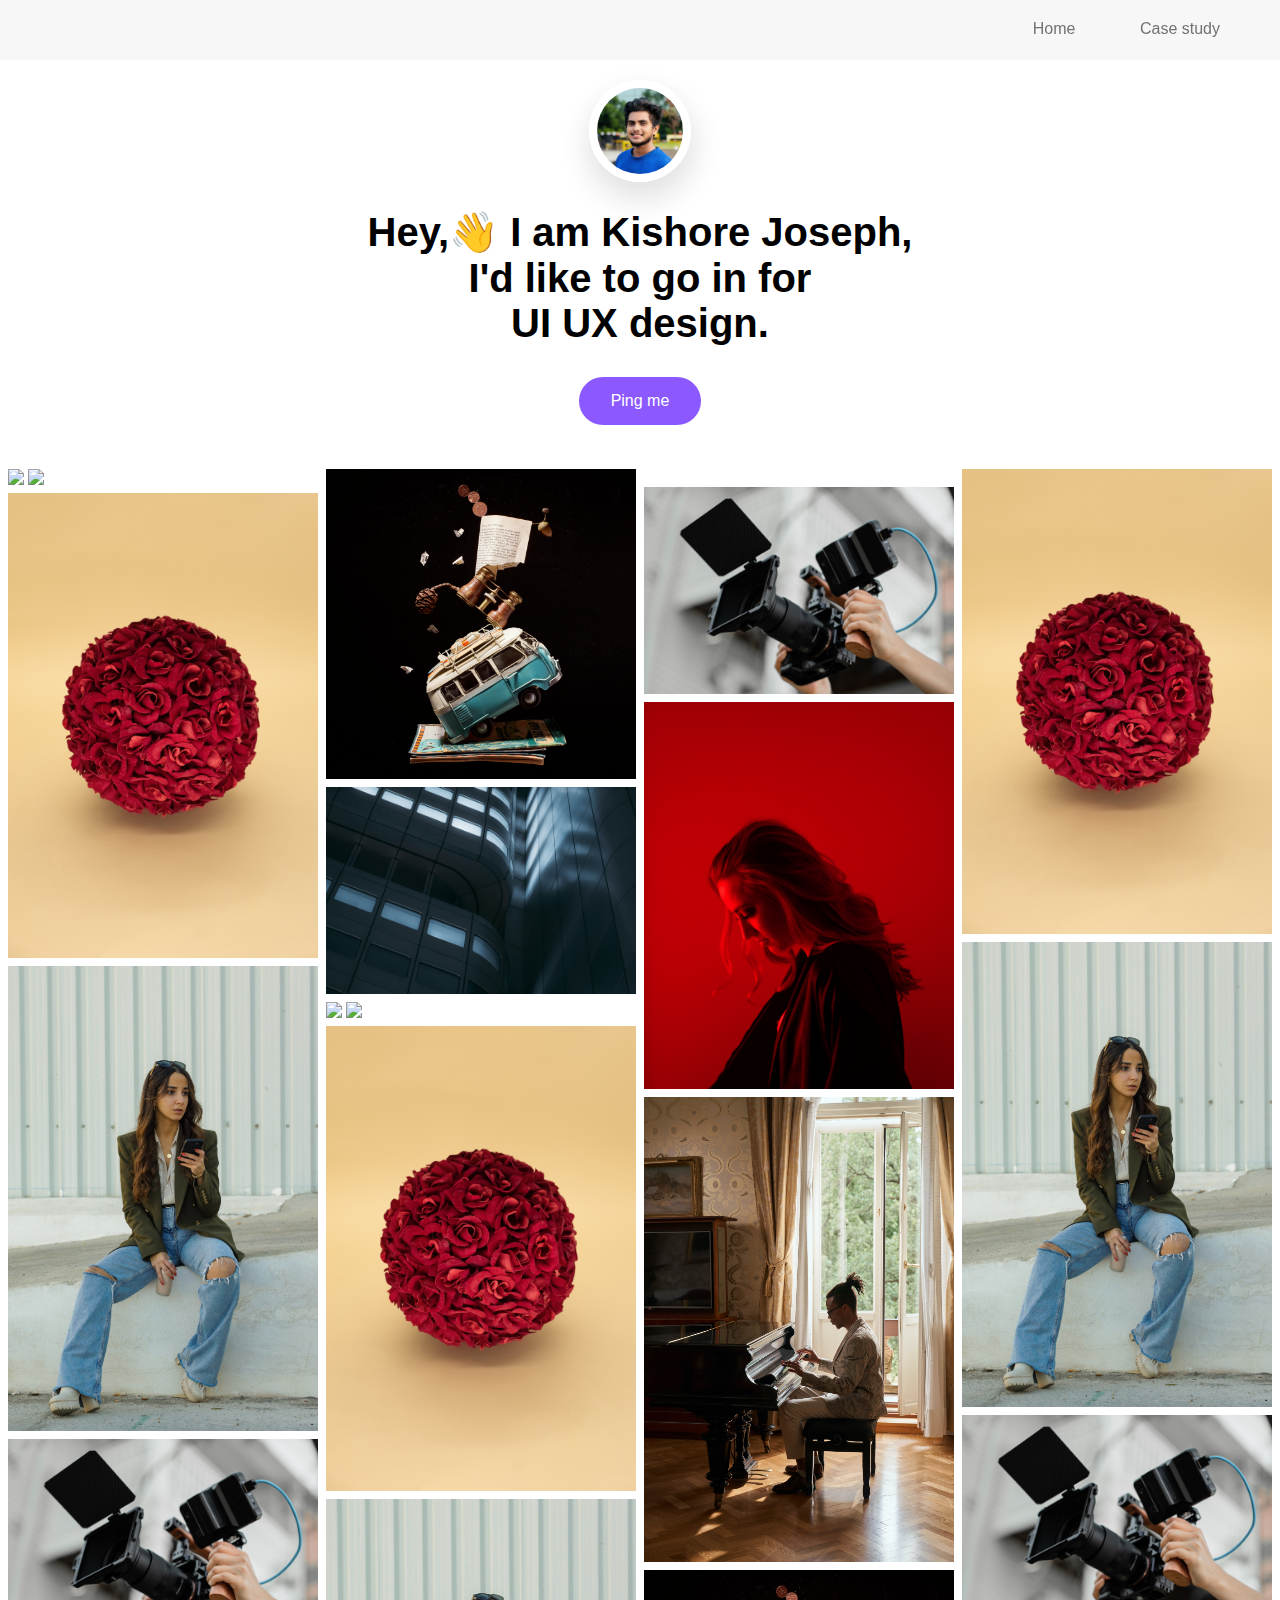
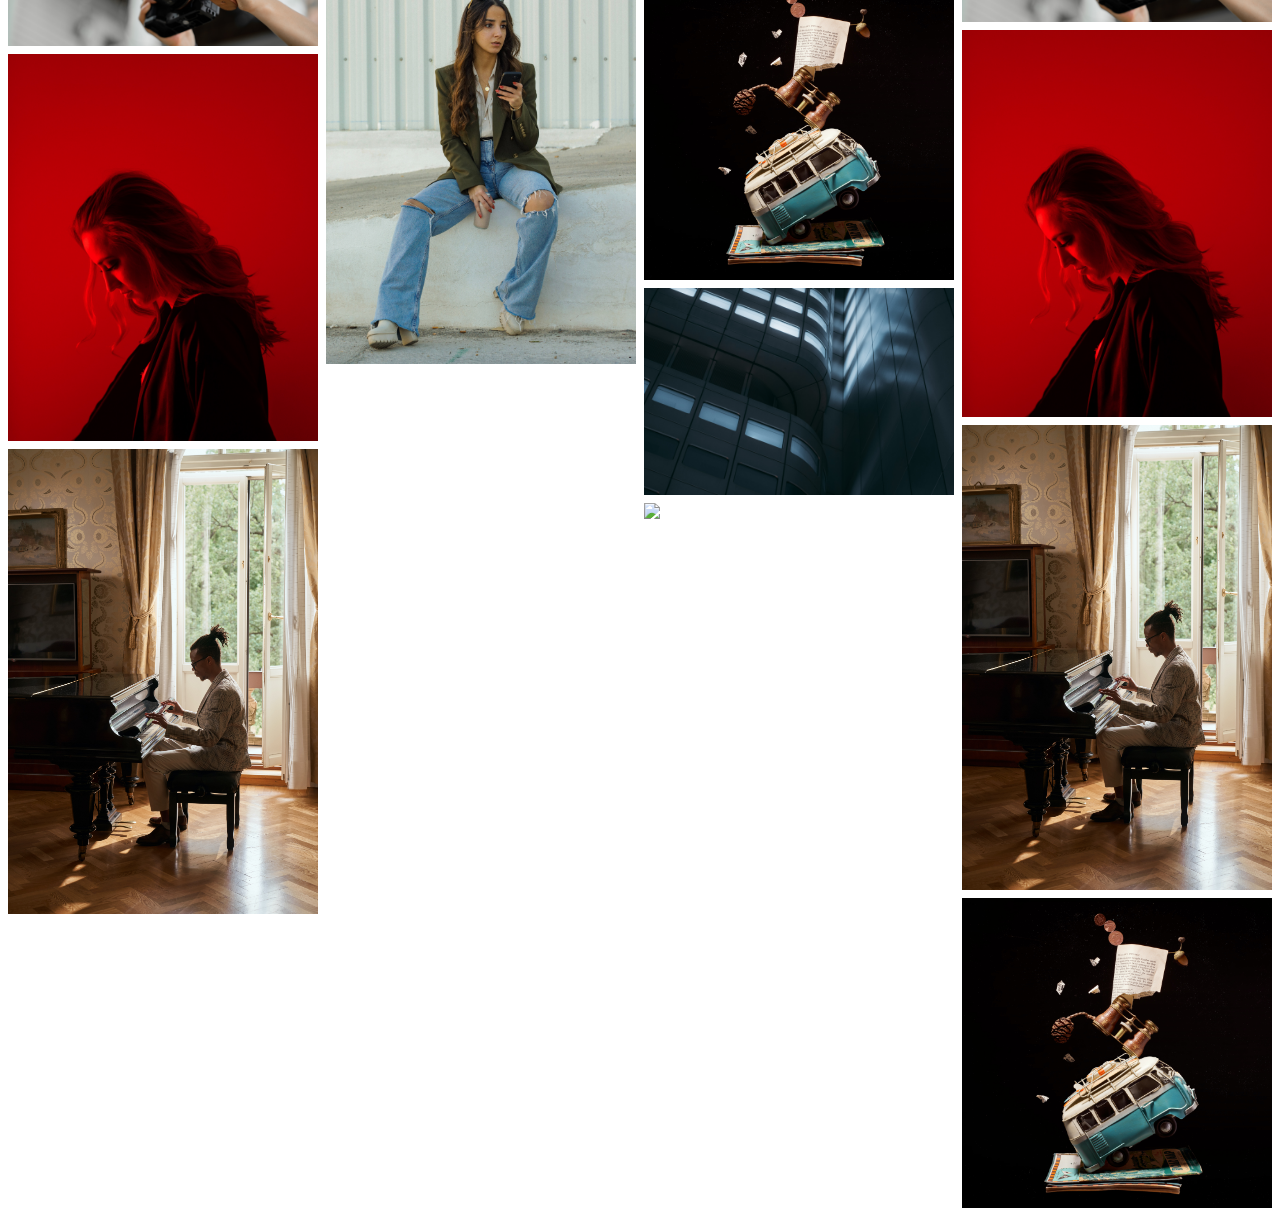
==== index.html @ 605cbd5b "fresh commit" ====
<!DOCTYPE html>
<head>
    <link rel="stylesheet" href="style.css">

</head>
<body>
    <meta name="viewport" content="width=device-width, initial-scale=1.0">
    <div id="abc">
      <nav>
          <ul>
             
              <li><a href="#Home">Home</a></li>
              <li><a href="Case study.html">Case study</a></li>
             
          </ul>
      </nav>
  </div>

   <div class="section1">

      <img src="img_avatar.jpg" class="profile"  alt="Kishore Joseph">

      </div>
    <div class="section2">
        <div class="header">
            <h1> Hey,👋  I am Kishore Joseph,<br> I'd like to go in for <br> UI UX design.</h1>
            <a href="https://wa.me/919446429701" class="button button2">Ping me</a>
        </div>
    </div>

    <div class="section3">
        <div class="row"> 
            <div class="column">
              <img src="images/1.jpg" style="width:100%">
              <img src="images/2.jpg" style="width:100%" loading="lazy">
              <img src="images/3.jpg" style="width:100%" loading="lazy">
              <img src="images/4.jpg" style="width:100%" loading="lazy">
              <img src="images/5.jpg" style="width:100%" loading="lazy">
              <img src="images/6.jpg" style="width:100%" loading="lazy">
              <img src="images/7.jpg" style="width:100%" loading="lazy">
            </div>
            <div class="column">
              <img src="images/8.jpg" style="width:100%" loading="lazy">
              <img src="images/9.jpg" style="width:100%" loading="lazy">
              <img src="images/10.jpg" style="width:100%" loading="lazy">
              <img src="images/11.jpg" style="width:100%" loading="lazy">
              <img src="images/12.jpg" style="width:100%" loading="lazy">
              <img src="images/13.jpg" style="width:100%" loading="lazy">
            </div>  
            <div class="column">
              <img src="" style="width:100%">
              <img src="images/14.jpg" style="width:100%" loading="lazy">
              <img src="images/15.jpg" style="width:100%" loading="lazy">
              <img src="images/16.jpg" style="width:100%" loading="lazy">
              <img src="images/17.jpg" style="width:100%" loading="lazy">
              <img src="images/18.jpg" style="width:100%" loading="lazy">
              <img src="images/19.jpg" style="width:100%" loading="lazy">
            </div>
            <div class="column">
              <img src="images/20.jpg" style="width:100%" loading="lazy">
              <img src="images/21.jpg" style="width:100%" loading="lazy">
              <img src="images/22.jpg" style="width:100%" loading="lazy">
              <img src="images/23.jpg" style="width:100%" loading="lazy">
              <img src="images/24.jpg" style="width:100%" loading="lazy">
              <img src="images/25.jpg" style="width:100%" loading="lazy">
            </div>
          </div>
          

    </div>
</body>
    
</head>
</html>
---- style.css ----
* {
    box-sizing: border-box;
  }
  
  body {
    margin: 0;
    font-family: Arial;
  }

  nav{
    width: 100%;
    height: 60px;
    background-color: rgba(117, 117, 118, 0.054);
    line-height: 25px;
    backdrop-filter: blur(20px);
    position: fixed;
  }
  nav ul{
    float: right;
    margin-right: 30px;
  }
  nav ul li{
    list-style-type: none;
    display: inline-block;
    transition: 0.7s all;
  }
  
  nav ul li a{
    text-decoration: none;
    font-weight:400;
    color: rgb(114, 114, 114);
    padding: 30px;
  }
  nav ul li a:hover{
    color:#454545;
    font-weight: bold;
  }

  

  .header {
    text-align: center;
    padding-bottom: 32px;
    font-size: 20px;
    line-height:auto;


  }
  .button {
    background-color: #8b59ff; /* Green */
    border: none;
    color: white;
    padding: 15px 32px;
    text-align: center;
    text-decoration: none;
    display: inline-block;
    font-size: 16px;
    margin: 4px 2px;
    cursor: pointer;
    -webkit-transition-duration: 0.4s; /* Safari */
    transition-duration: 0.4s;
  }
  
  .button2:hover {
    box-shadow: 0 12px 16px 0 rgba(0,0,0,0.24),0 17px 50px 0 rgba(0,0,0,0.19);
  }
  .button2 {border-radius: 100px;}

  .row {
    display: -ms-flexbox; /* IE10 */
    display: flex;
    -ms-flex-wrap: wrap; /* IE10 */
    flex-wrap: wrap;
    padding: 0 4px;
  }
  
  /* Create four equal columns that sits next to each other */
  .column {
    -ms-flex: 25%; /* IE10 */
    flex: 25%;
    max-width: 25%;
    padding: 0 4px;
  }
  
  .column img {
    margin-top: 8px;
    vertical-align: middle;
    width: 100%;
  }

  
 

  
  /* Responsive layout - makes a two column-layout instead of four columns */
  @media screen and (max-width: 800px) {
    .column {
      -ms-flex: 50%;
      flex: 50%;
      max-width: 50%;
    }
  }
  .section1 {
  padding-top: 80px;
  
  }
  .profile {
    border-radius: 60%;
    border: 8px solid rgb(255, 255, 255);
    box-shadow: 1px 15px 30px 3px #e2e2e2;
    display: block;
  margin-left: auto;
  margin-right: auto;
  width: 8%;

  }


  
  /* Responsive layout - makes the two columns stack on top of each other instead of next to each other */
  @media screen and (max-width: 600px) {
    .column {
      -ms-flex: 100%;
      flex: 100%;
      max-width: 100%;
    }

    .profile {
      border-radius: 60%;
      border: 8px solid rgb(255, 255, 255);
      box-shadow: 1px 15px 30px 3px #bdbdbd;
      display: block;
    margin-left: auto;
    margin-right: auto;
    width: 30%;
  }
  .header {
    padding-left: 20px;
    padding-right: 20px;
  }

  nav ul li a{
     padding: 10px;
  }
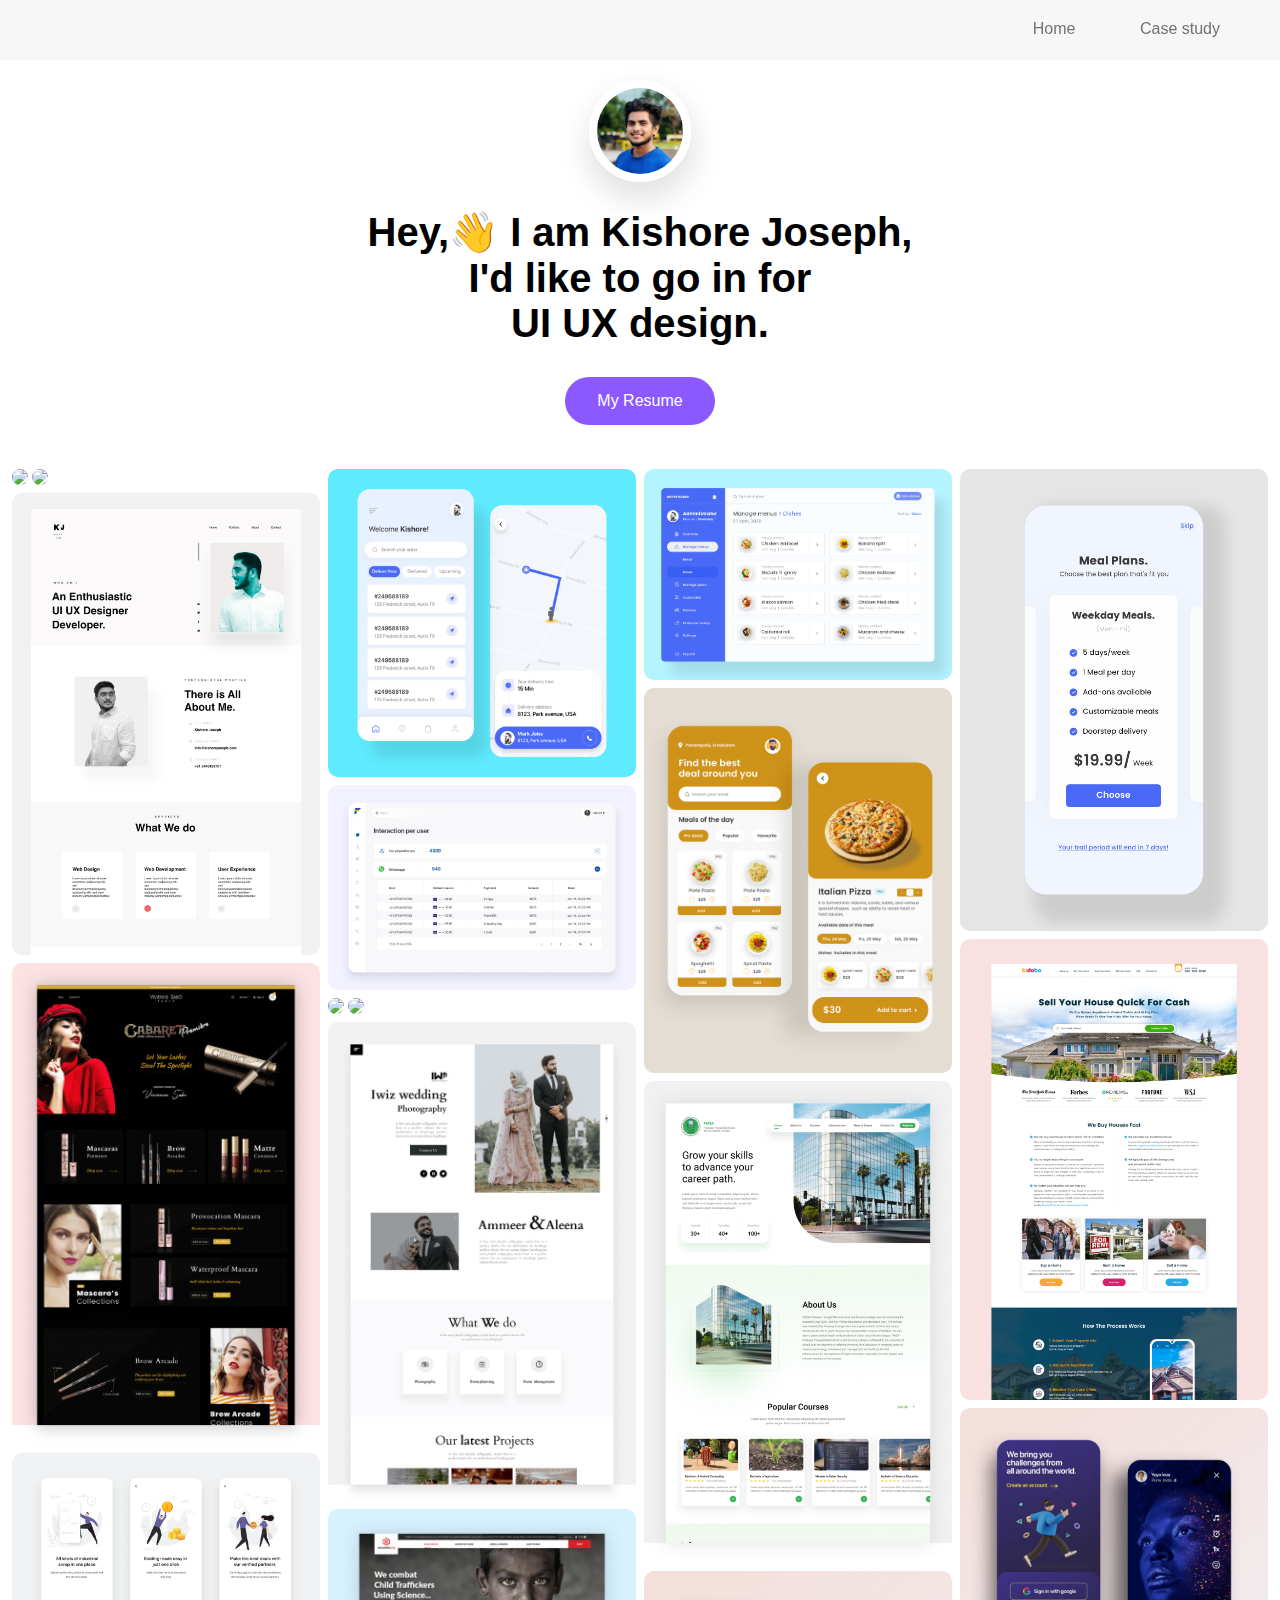
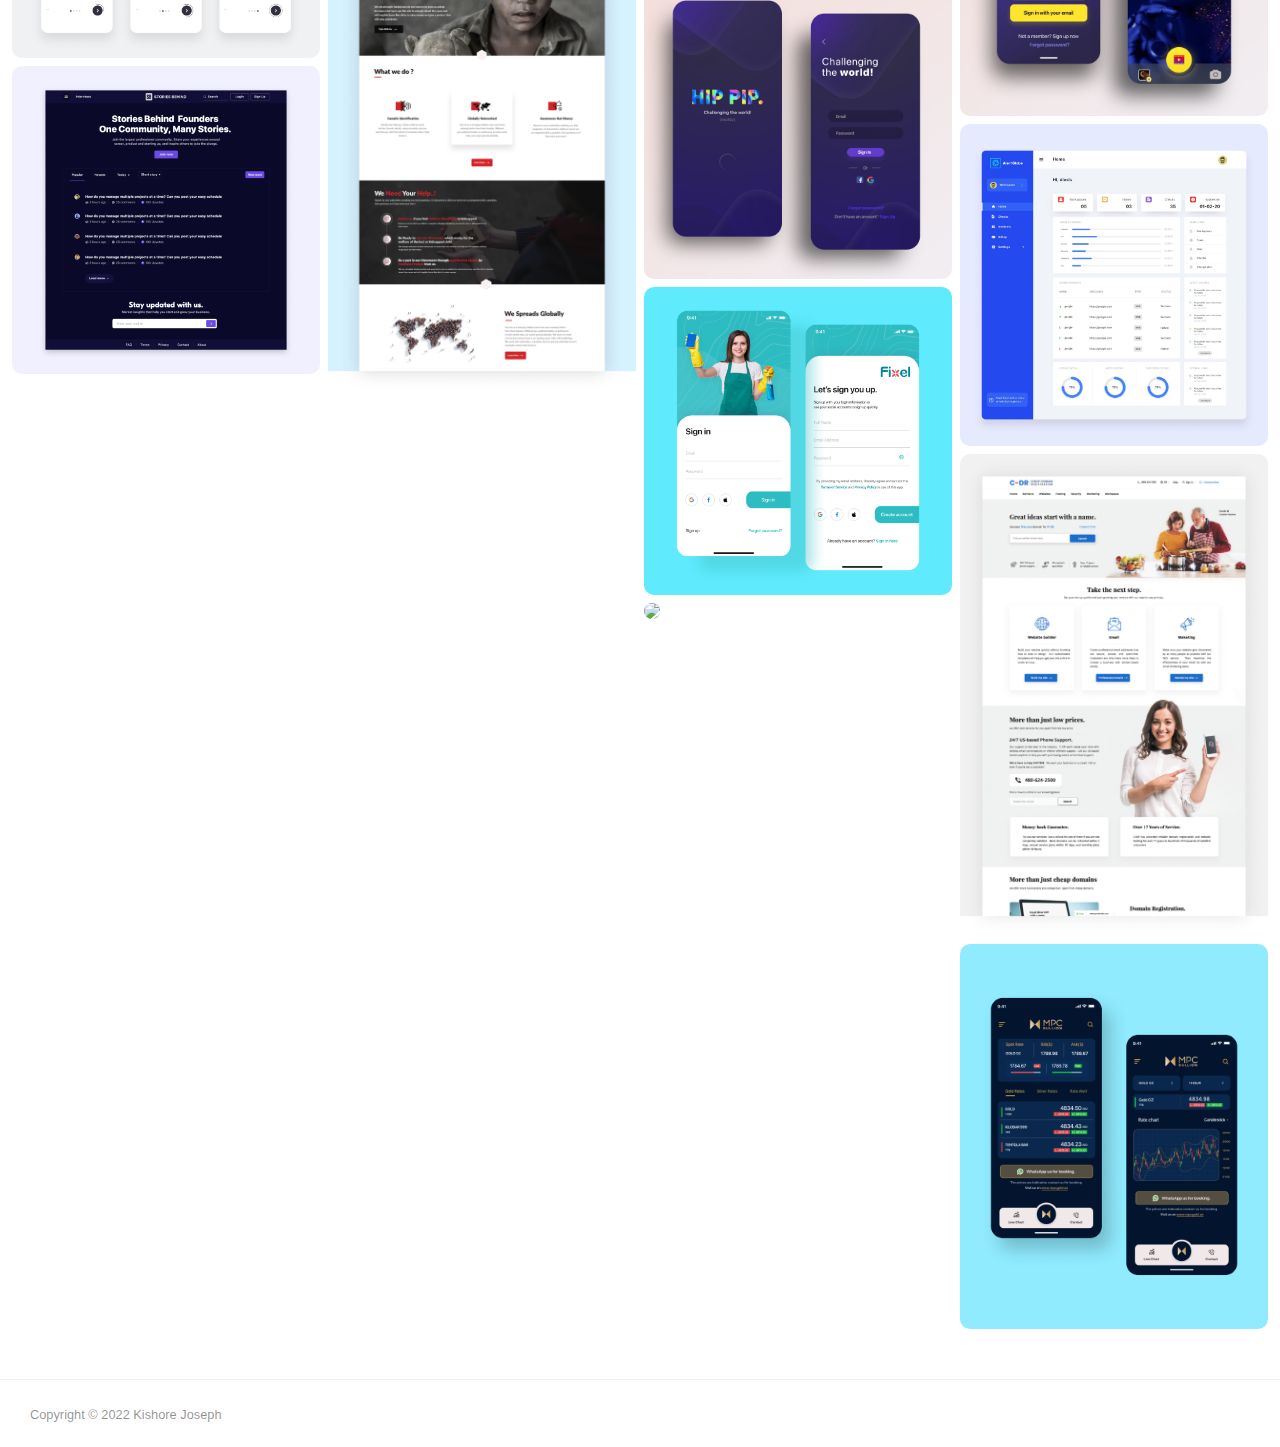
==== commit ae2586b3: "first commit" ====
--- a/index.html
+++ b/index.html
@@ -4,8 +4,9 @@
 
 </head>
 <body>
+
     <meta name="viewport" content="width=device-width, initial-scale=1.0">
-    <div id="abc">
+    <div id="page01">
       <nav>
           <ul>
              
@@ -24,7 +25,7 @@
     <div class="section2">
         <div class="header">
             <h1> Hey,👋  I am Kishore Joseph,<br> I'd like to go in for <br> UI UX design.</h1>
-            <a href="https://wa.me/919446429701" class="button button2">Ping me</a>
+            <a href="Kishore Joseph.pdf" class="button button2">My Resume</a>
         </div>
     </div>
 
@@ -37,8 +38,7 @@
               <img src="images/4.jpg" style="width:100%" loading="lazy">
               <img src="images/5.jpg" style="width:100%" loading="lazy">
               <img src="images/6.jpg" style="width:100%" loading="lazy">
-              <img src="images/7.jpg" style="width:100%" loading="lazy">
-            </div>
+                          </div>
             <div class="column">
               <img src="images/8.jpg" style="width:100%" loading="lazy">
               <img src="images/9.jpg" style="width:100%" loading="lazy">
@@ -48,7 +48,6 @@
               <img src="images/13.jpg" style="width:100%" loading="lazy">
             </div>  
             <div class="column">
-              <img src="" style="width:100%">
               <img src="images/14.jpg" style="width:100%" loading="lazy">
               <img src="images/15.jpg" style="width:100%" loading="lazy">
               <img src="images/16.jpg" style="width:100%" loading="lazy">
@@ -65,7 +64,12 @@
               <img src="images/25.jpg" style="width:100%" loading="lazy">
             </div>
           </div>
-          
+          <div class="footer">
+            <p class="pull-left">
+               Copyright &copy; 2022  Kishore Joseph 
+            </p>
+            
+          </div>
 
     </div>
 </body>
--- a/style.css
+++ b/style.css
@@ -34,6 +34,7 @@
   nav ul li a:hover{
     color:#454545;
     font-weight: bold;
+    text-decoration: none;
   }
 
   
@@ -71,7 +72,7 @@
     display: flex;
     -ms-flex-wrap: wrap; /* IE10 */
     flex-wrap: wrap;
-    padding: 0 4px;
+    padding: 0 8px;
   }
   
   /* Create four equal columns that sits next to each other */
@@ -86,6 +87,17 @@
     margin-top: 8px;
     vertical-align: middle;
     width: 100%;
+    border-radius: 10px;
+  }
+
+  .footer {
+    border-top:1px solid rgba(0,0,0,.05)!important;
+    padding-top:15px;
+    padding-left: 30px;
+    padding-bottom:12px;
+    font-size:0.8rem;
+    color:rgba(0,0,0,.44);
+    margin-top:50px;
   }
 
   
